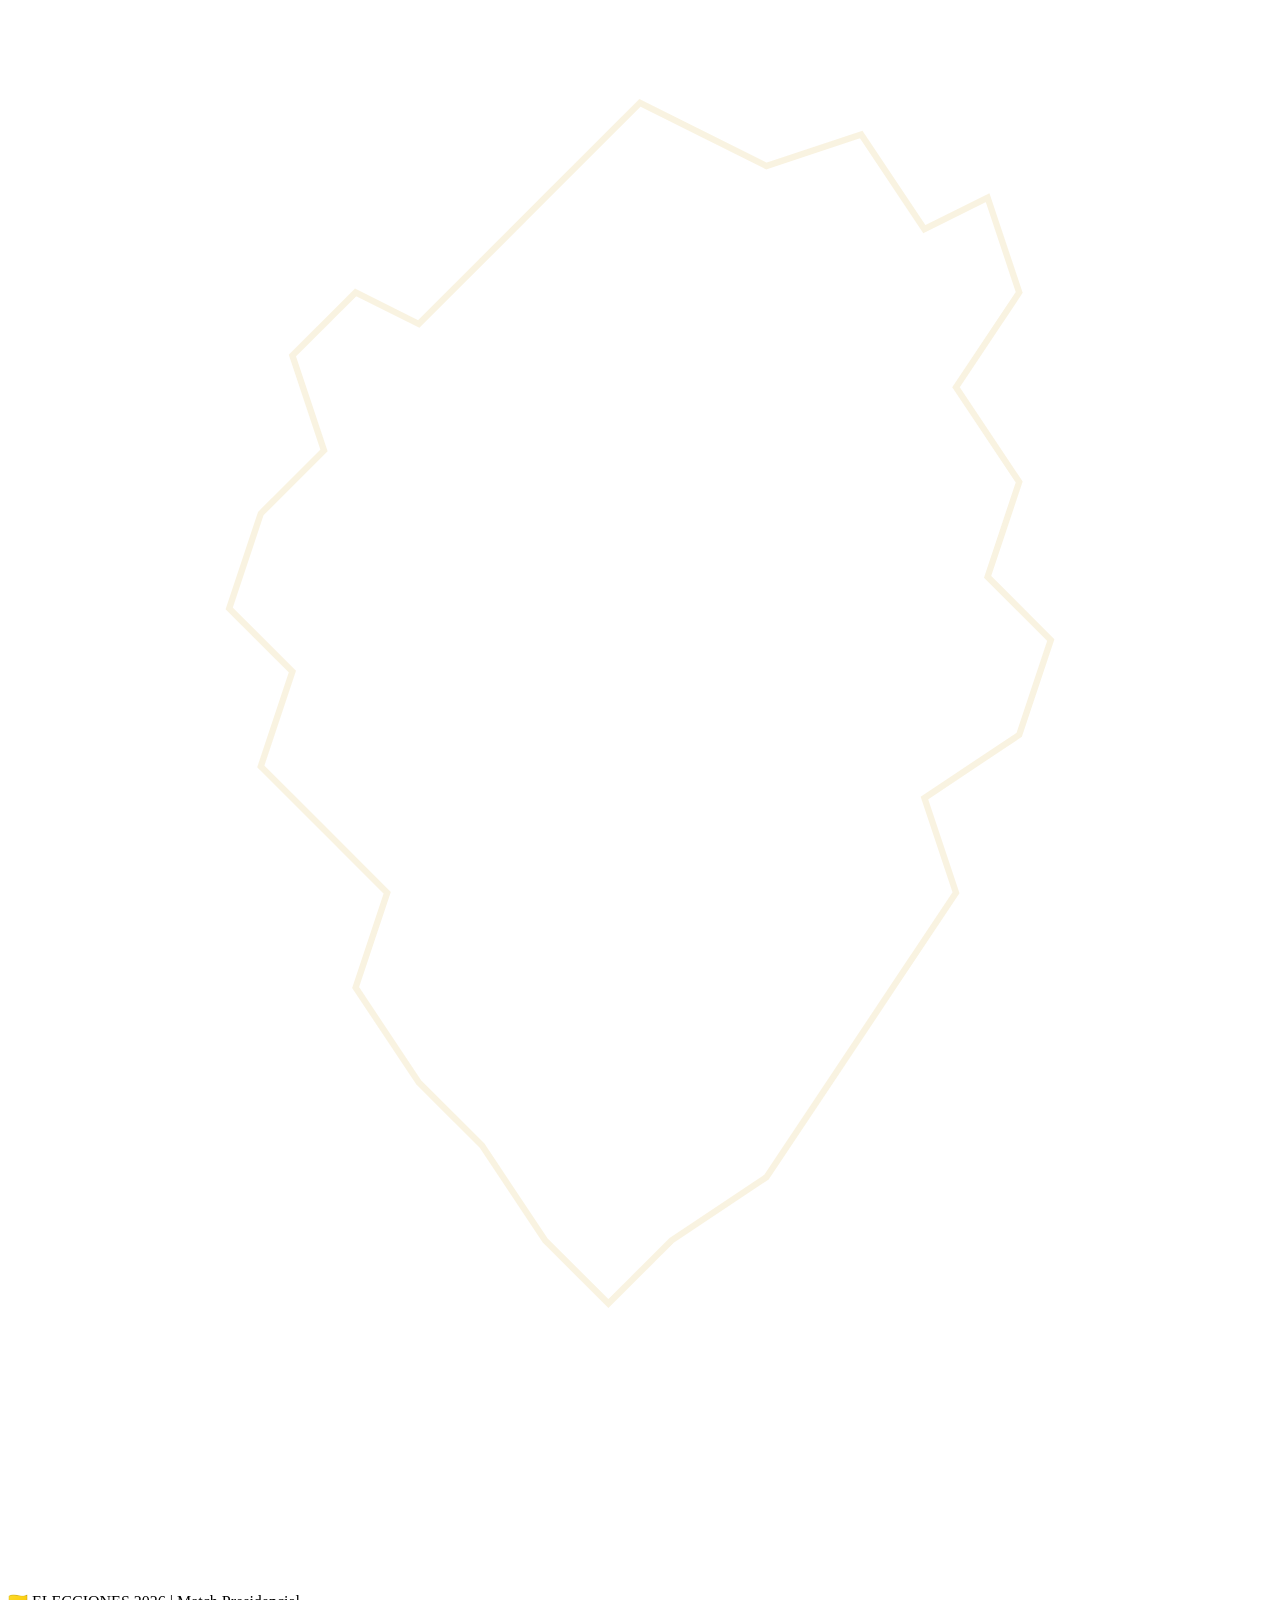
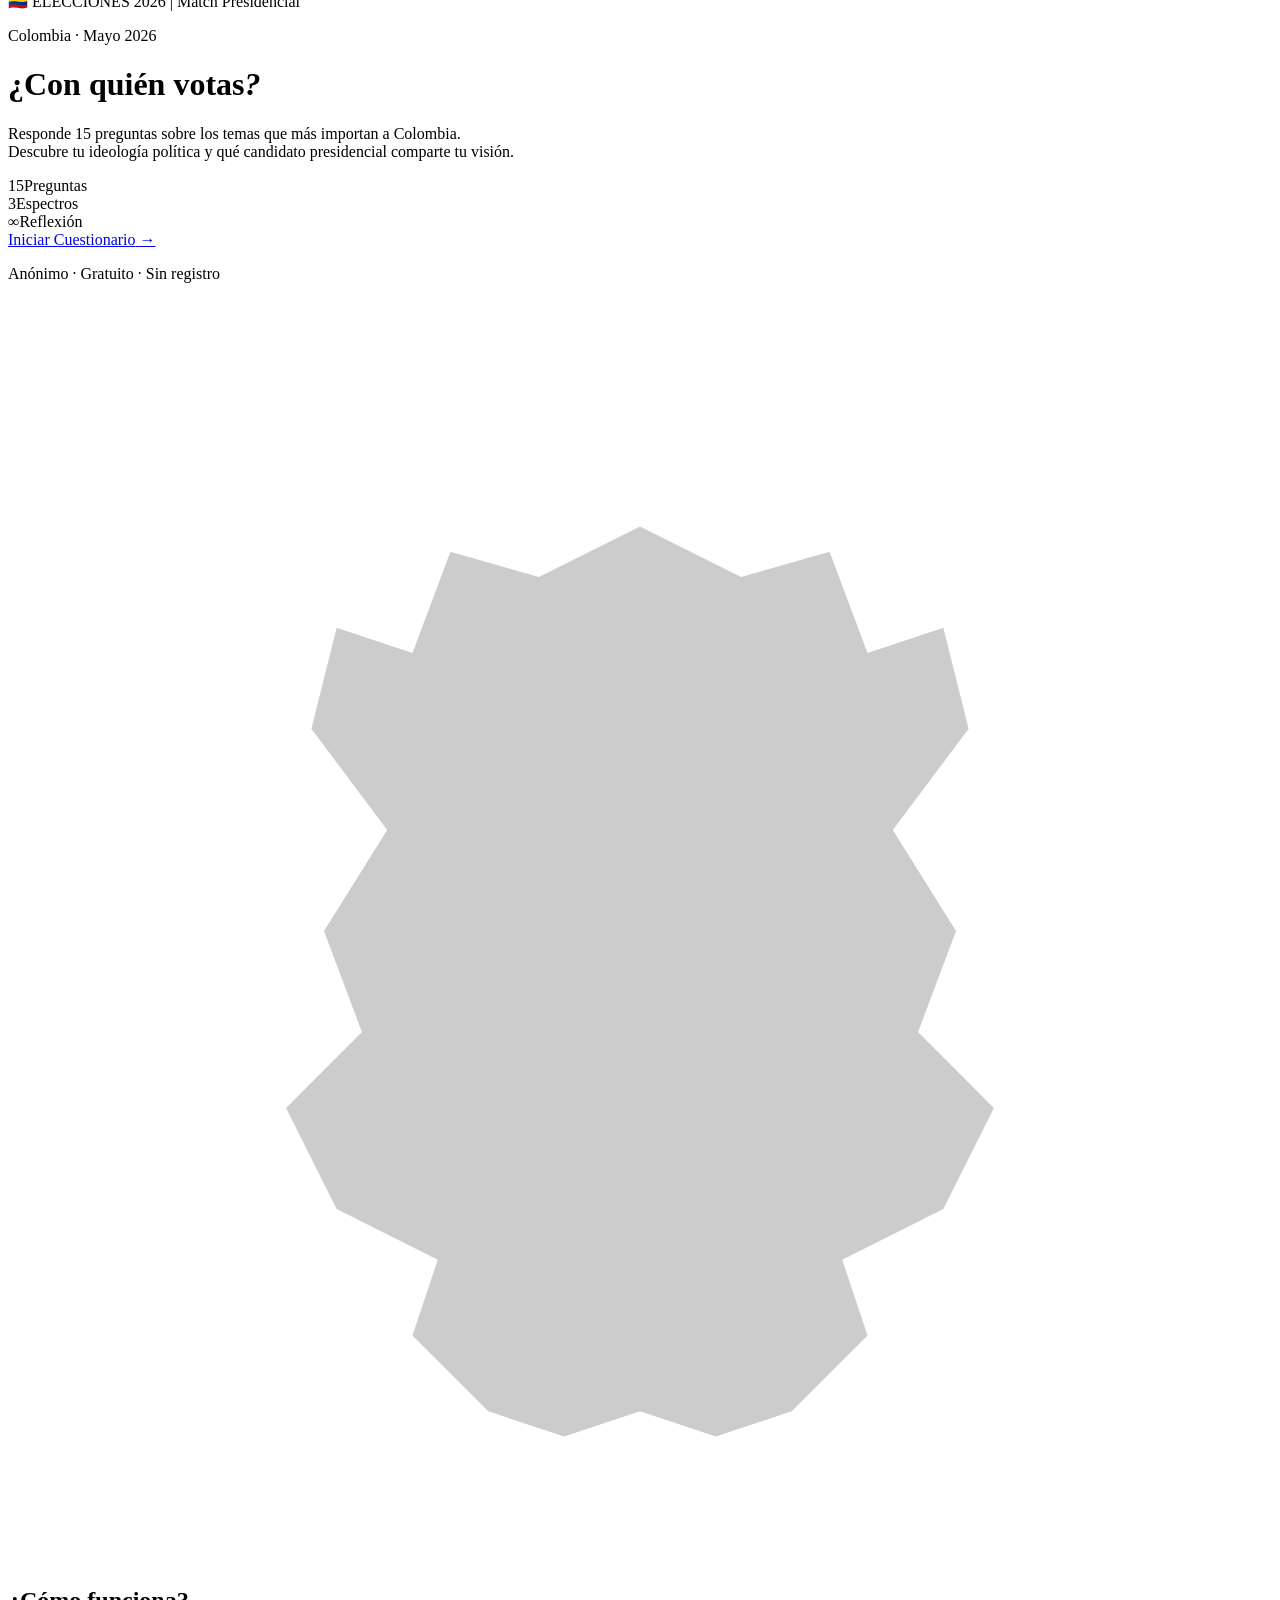
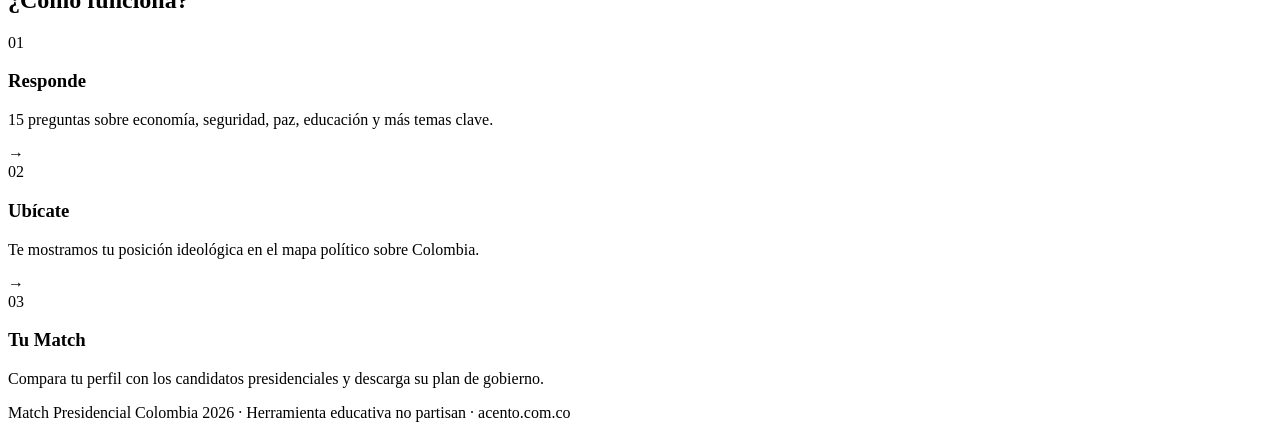
==== index.html @ b19cdb7a "Add files via upload" ====
<!DOCTYPE html>
<html lang="es">
<head>
  <meta charset="UTF-8" />
  <meta name="viewport" content="width=device-width, initial-scale=1.0"/>
  <title>Match Presidencial Colombia 2026</title>
  <link rel="stylesheet" href="css/main.css" />
  <link rel="preconnect" href="https://fonts.googleapis.com">
  <link href="https://fonts.googleapis.com/css2?family=Playfair+Display:ital,wght@0,700;0,900;1,700&family=IBM+Plex+Sans:wght@300;400;500;600&family=IBM+Plex+Mono:wght@400;500&display=swap" rel="stylesheet">
</head>
<body class="landing-page">

  <!-- Animated background -->
  <div class="bg-layer">
    <div class="bg-map-overlay"></div>
    <div class="particle" style="--x:10%;--y:20%;--d:6s;--s:4px"></div>
    <div class="particle" style="--x:30%;--y:60%;--d:8s;--s:6px"></div>
    <div class="particle" style="--x:70%;--y:15%;--d:5s;--s:3px"></div>
    <div class="particle" style="--x:85%;--y:75%;--d:9s;--s:5px"></div>
    <div class="particle" style="--x:50%;--y:45%;--d:7s;--s:4px"></div>
    <div class="particle" style="--x:20%;--y:85%;--d:6s;--s:7px"></div>
    <div class="particle" style="--x:90%;--y:40%;--d:10s;--s:3px"></div>
    <div class="particle" style="--x:60%;--y:80%;--d:8s;--s:5px"></div>
    <!-- Colombia silhouette SVG background -->
    <svg class="colombia-bg" viewBox="0 0 400 500" xmlns="http://www.w3.org/2000/svg">
      <path d="M200,30 L240,50 L270,40 L290,70 L310,60 L320,90 L300,120 L320,150 L310,180 L330,200 L320,230 L290,250 L300,280 L280,310 L260,340 L240,370 L210,390 L190,410 L170,390 L150,360 L130,340 L110,310 L120,280 L100,260 L80,240 L90,210 L70,190 L80,160 L100,140 L90,110 L110,90 L130,100 L150,80 L170,60 L200,30Z" 
            fill="none" stroke="rgba(212,175,55,0.15)" stroke-width="2"/>
    </svg>
  </div>

  <!-- Header -->
  <header class="site-header">
    <div class="header-inner">
      <span class="header-flag">🇨🇴</span>
      <span class="header-title">ELECCIONES 2026</span>
      <span class="header-divider">|</span>
      <span class="header-sub">Match Presidencial</span>
    </div>
  </header>

  <!-- Hero section -->
  <main class="hero">
    <div class="hero-content">
      <p class="hero-eyebrow">Colombia · Mayo 2026</p>
      <h1 class="hero-title">
        <span class="line1">¿Con quién</span>
        <span class="line2">votas<em>?</em></span>
      </h1>
      <p class="hero-desc">
        Responde 15 preguntas sobre los temas que más importan a Colombia.<br/>
        Descubre tu ideología política y qué candidato presidencial comparte tu visión.
      </p>
      <div class="hero-stats">
        <div class="stat"><span class="stat-n">15</span><span class="stat-l">Preguntas</span></div>
        <div class="stat-sep"></div>
        <div class="stat"><span class="stat-n">3</span><span class="stat-l">Espectros</span></div>
        <div class="stat-sep"></div>
        <div class="stat"><span class="stat-n">∞</span><span class="stat-l">Reflexión</span></div>
      </div>
      <a href="quiz.html" class="cta-btn">
        <span class="cta-text">Iniciar Cuestionario</span>
        <span class="cta-arrow">→</span>
      </a>
      <p class="hero-note">Anónimo · Gratuito · Sin registro</p>
    </div>
    <div class="hero-visual">
      <div class="globe-ring ring1"></div>
      <div class="globe-ring ring2"></div>
      <div class="globe-ring ring3"></div>
      <div class="center-emblem">
        <svg viewBox="0 0 100 100" xmlns="http://www.w3.org/2000/svg">
          <circle cx="50" cy="50" r="45" fill="none" stroke="var(--gold)" stroke-width="1.5" opacity="0.6"/>
          <path d="M50,10 L50,90 M10,50 L90,50" stroke="var(--gold)" stroke-width="0.8" opacity="0.4"/>
          <!-- Colombia simplified shape -->
          <path d="M50,18 L58,22 L65,20 L68,28 L74,26 L76,34 L70,42 L75,50 L72,58 L78,64 L74,72 L66,76 L68,82 L62,88 L56,90 L50,88 L44,90 L38,88 L32,82 L34,76 L26,72 L22,64 L28,58 L25,50 L30,42 L24,34 L26,26 L32,28 L35,20 L42,22Z" 
                fill="var(--gold)" opacity="0.2" stroke="var(--gold)" stroke-width="0.5"/>
        </svg>
      </div>
    </div>
  </main>

  <!-- How it works -->
  <section class="how-section">
    <h2 class="section-title">¿Cómo funciona?</h2>
    <div class="steps">
      <div class="step">
        <span class="step-num">01</span>
        <h3>Responde</h3>
        <p>15 preguntas sobre economía, seguridad, paz, educación y más temas clave.</p>
      </div>
      <div class="step-arrow">→</div>
      <div class="step">
        <span class="step-num">02</span>
        <h3>Ubícate</h3>
        <p>Te mostramos tu posición ideológica en el mapa político sobre Colombia.</p>
      </div>
      <div class="step-arrow">→</div>
      <div class="step">
        <span class="step-num">03</span>
        <h3>Tu Match</h3>
        <p>Compara tu perfil con los candidatos presidenciales y descarga su plan de gobierno.</p>
      </div>
    </div>
  </section>

  <footer class="site-footer">
    <p>Match Presidencial Colombia 2026 · Herramienta educativa no partisan · <span>acento.com.co</span></p>
  </footer>

  <script src="js/landing.js"></script>
</body>
</html>
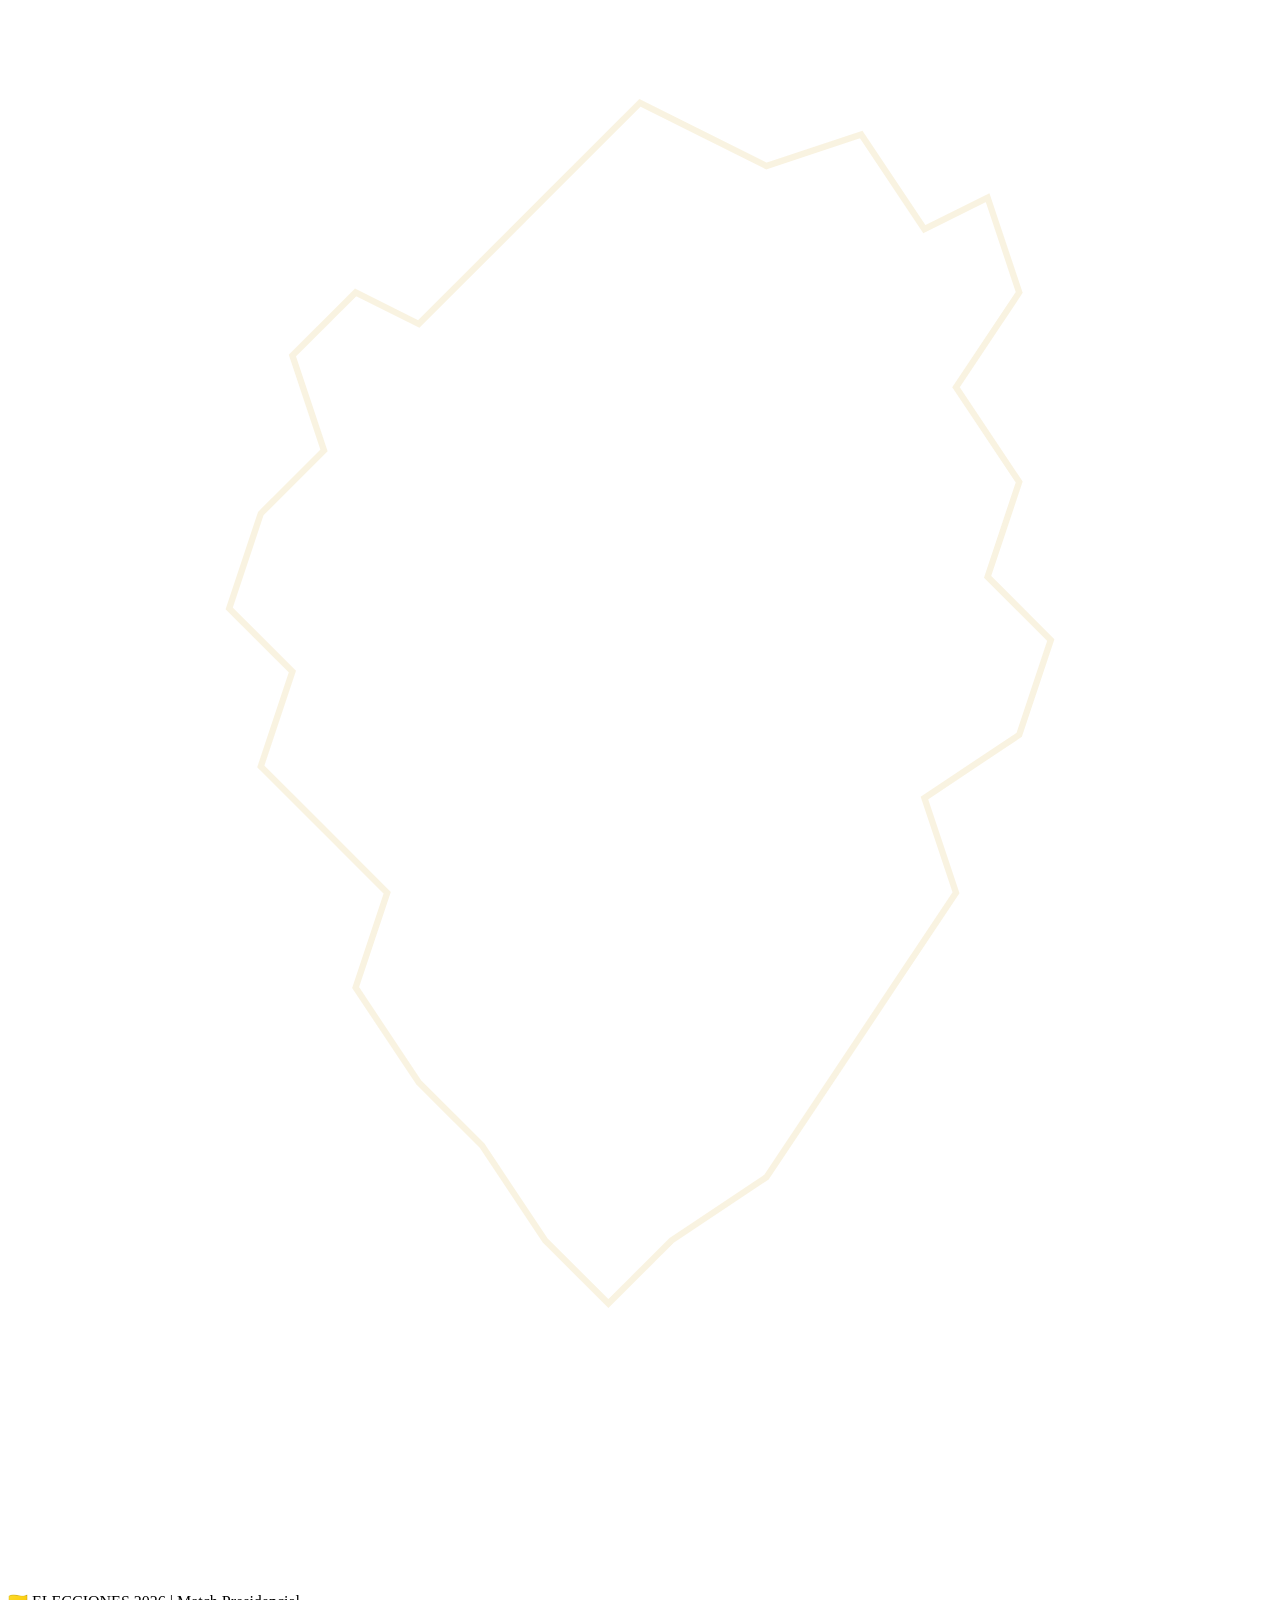
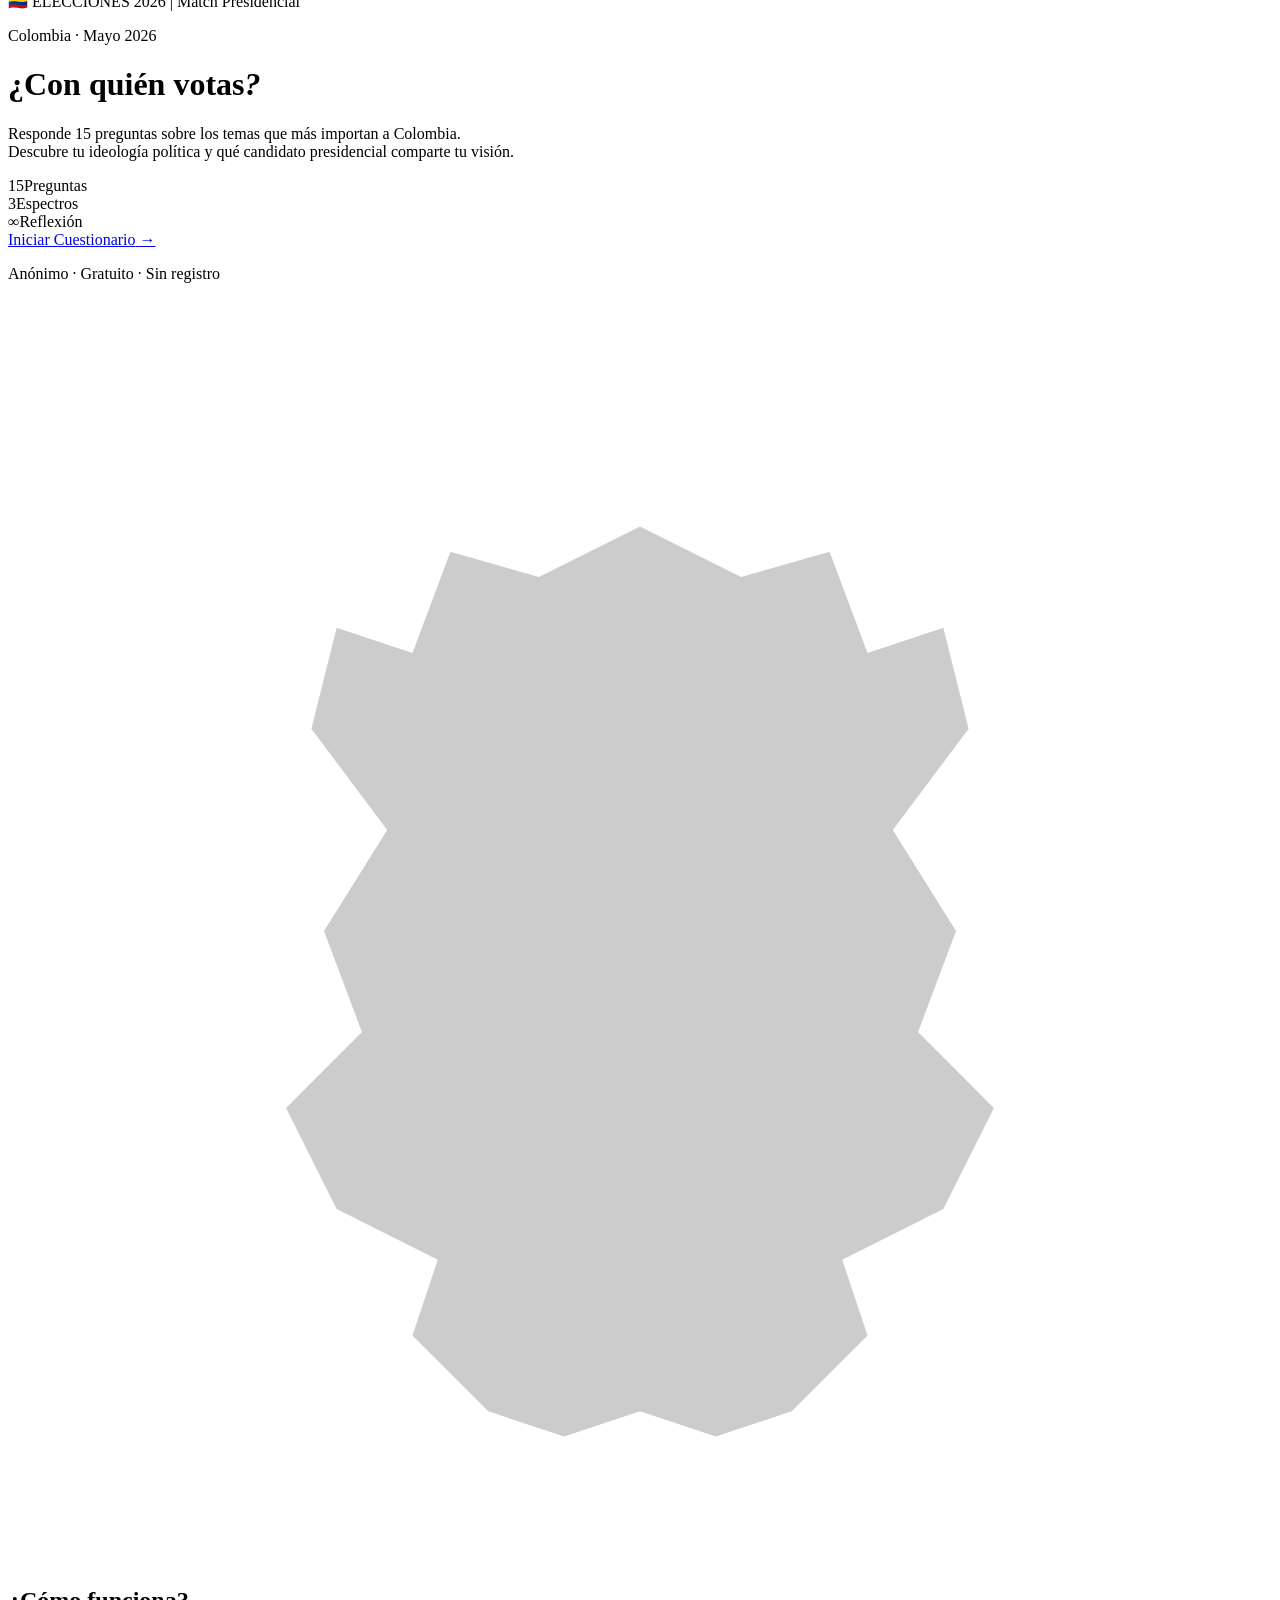
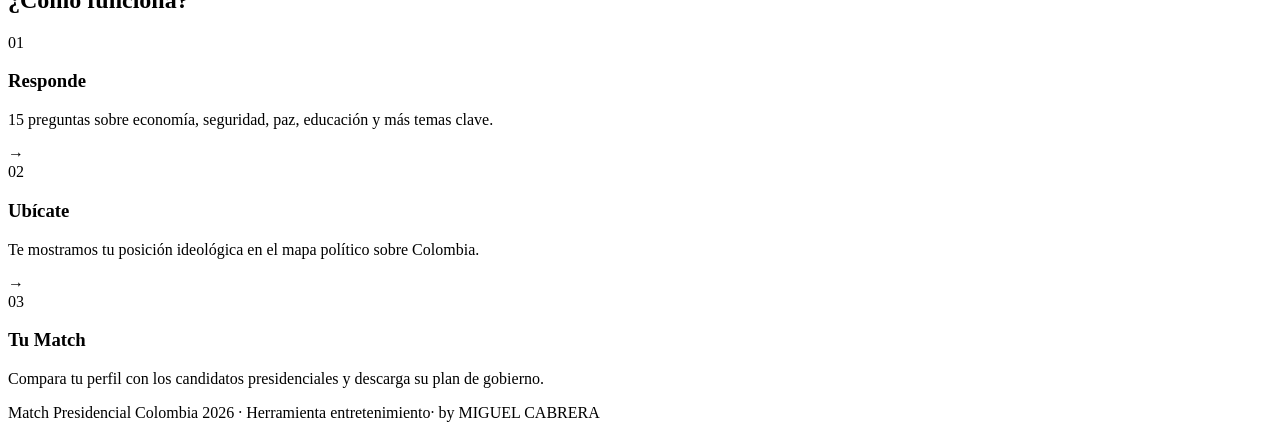
==== commit 688ac3ae: "index.html" ====
--- a/index.html
+++ b/index.html
@@ -104,7 +104,7 @@
   </section>
 
   <footer class="site-footer">
-    <p>Match Presidencial Colombia 2026 · Herramienta educativa no partisan · <span>acento.com.co</span></p>
+    <p>Match Presidencial Colombia 2026 · Herramienta entretenimiento· <span>by MIGUEL CABRERA</span></p>
   </footer>
 
   <script src="js/landing.js"></script>
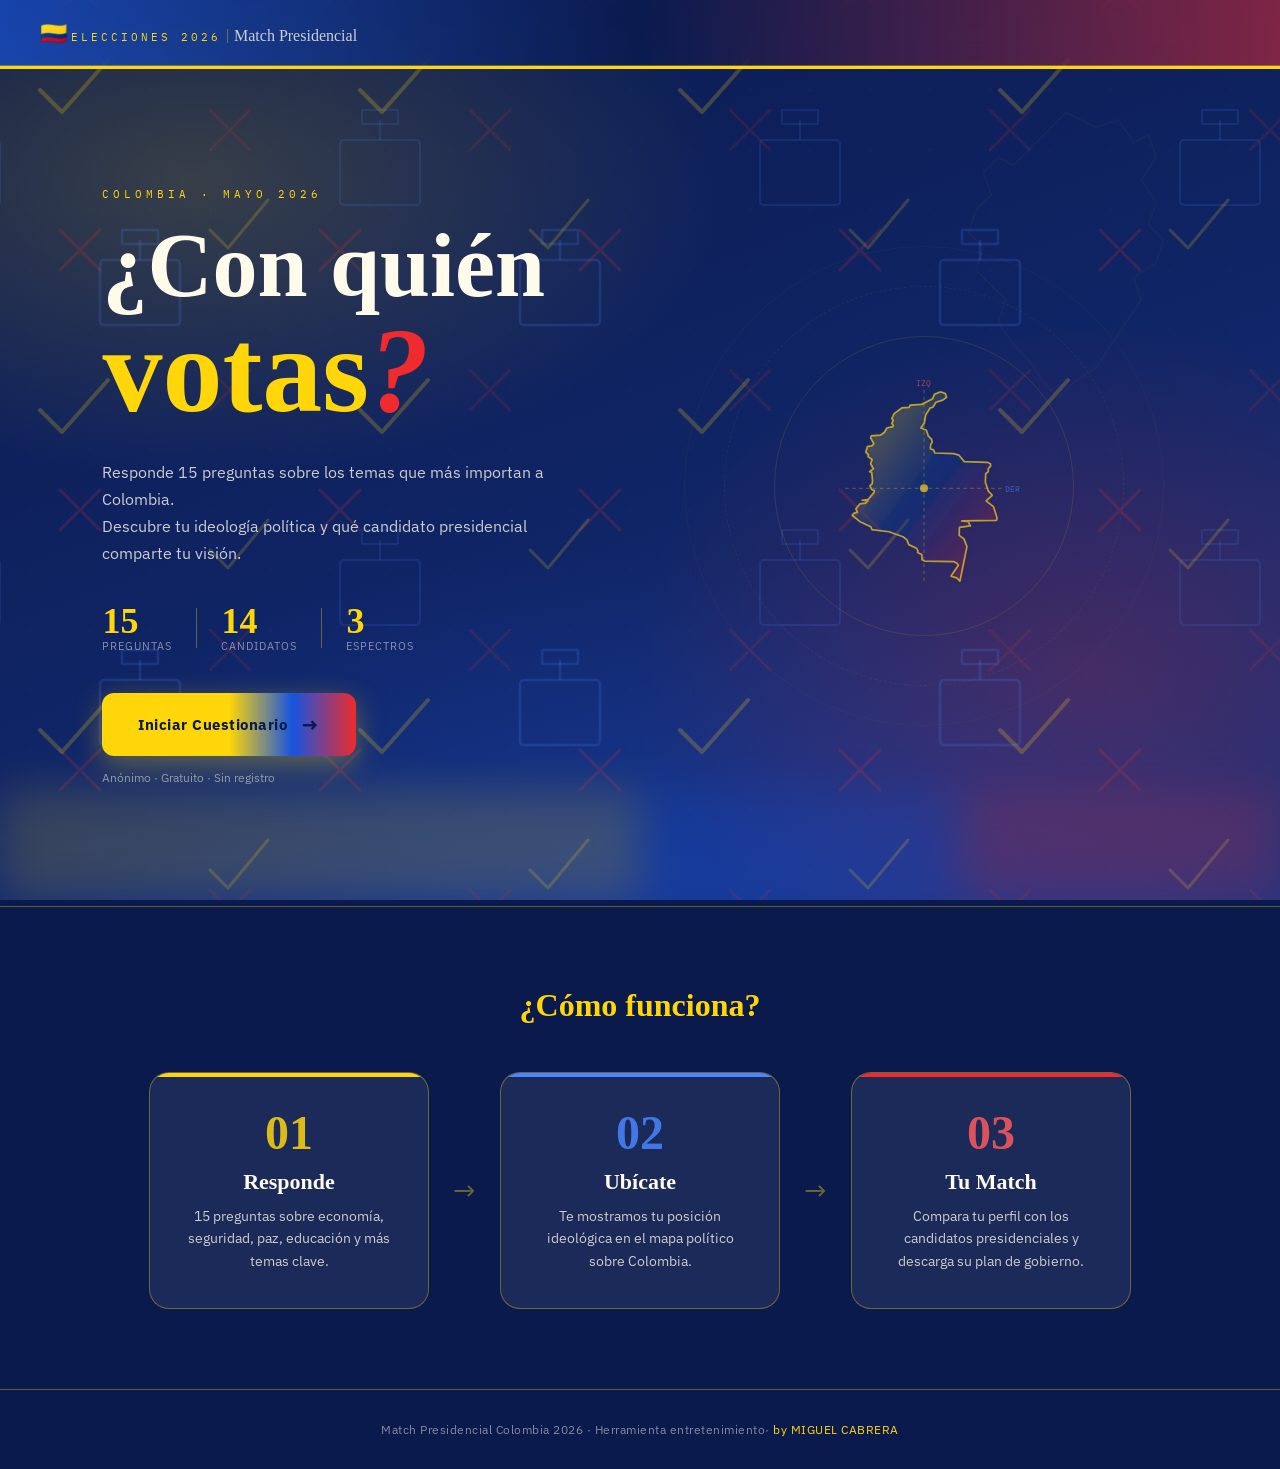
==== commit 729242d9: "index.html" ====
--- a/index.html
+++ b/index.html
@@ -53,9 +53,9 @@
       <div class="hero-stats">
         <div class="stat"><span class="stat-n">15</span><span class="stat-l">Preguntas</span></div>
         <div class="stat-sep"></div>
+        <div class="stat"><span class="stat-n">14</span><span class="stat-l">Candidatos</span></div>
+        <div class="stat-sep"></div>
         <div class="stat"><span class="stat-n">3</span><span class="stat-l">Espectros</span></div>
-        <div class="stat-sep"></div>
-        <div class="stat"><span class="stat-n">∞</span><span class="stat-l">Reflexión</span></div>
       </div>
       <a href="quiz.html" class="cta-btn">
         <span class="cta-text">Iniciar Cuestionario</span>
@@ -68,12 +68,27 @@
       <div class="globe-ring ring2"></div>
       <div class="globe-ring ring3"></div>
       <div class="center-emblem">
-        <svg viewBox="0 0 100 100" xmlns="http://www.w3.org/2000/svg">
-          <circle cx="50" cy="50" r="45" fill="none" stroke="var(--gold)" stroke-width="1.5" opacity="0.6"/>
-          <path d="M50,10 L50,90 M10,50 L90,50" stroke="var(--gold)" stroke-width="0.8" opacity="0.4"/>
-          <!-- Colombia simplified shape -->
-          <path d="M50,18 L58,22 L65,20 L68,28 L74,26 L76,34 L70,42 L75,50 L72,58 L78,64 L74,72 L66,76 L68,82 L62,88 L56,90 L50,88 L44,90 L38,88 L32,82 L34,76 L26,72 L22,64 L28,58 L25,50 L30,42 L24,34 L26,26 L32,28 L35,20 L42,22Z" 
-                fill="var(--gold)" opacity="0.2" stroke="var(--gold)" stroke-width="0.5"/>
+        <svg viewBox="0 0 160 190" xmlns="http://www.w3.org/2000/svg">
+          <defs>
+            <linearGradient id="emblFill" x1="0%" y1="0%" x2="100%" y2="100%">
+              <stop offset="0%" stop-color="#FCD116" stop-opacity="0.25"></stop>
+              <stop offset="50%" stop-color="#003893" stop-opacity="0.2"></stop>
+              <stop offset="100%" stop-color="#CE1126" stop-opacity="0.25"></stop>
+            </linearGradient>
+            <filter id="emblGlow">
+              <feGaussianBlur stdDeviation="2.5" result="blur"></feGaussianBlur>
+              <feMerge><feMergeNode in="blur"></feMergeNode><feMergeNode in="SourceGraphic"></feMergeNode></feMerge>
+            </filter>
+          </defs>
+          <!-- Mapa real Colombia escalado -->
+          <path d="M 93.2,14.0 L 89.0,15.9 L 87.5,19.6 L 78.1,24.5 L 68.1,25.1 L 67.2,27.0 L 60.9,27.6 L 54.2,32.5 L 52.2,36.9 L 53.5,38.1 L 52.2,41.2 L 53.5,42.4 L 53.1,43.7 L 48.0,44.9 L 45.9,48.6 L 42.4,51.1 L 34.5,51.7 L 33.9,53.5 L 36.7,58.5 L 35.0,60.4 L 31.1,61.0 L 29.8,65.9 L 31.9,67.8 L 31.7,69.6 L 35.2,72.1 L 33.9,75.8 L 36.3,80.1 L 33.0,82.6 L 34.8,83.2 L 35.6,90.6 L 35.2,93.1 L 33.2,94.9 L 35.0,98.0 L 37.2,99.2 L 36.9,100.5 L 31.7,106.7 L 26.5,107.3 L 31.5,107.9 L 29.5,109.8 L 24.7,110.4 L 21.2,114.7 L 22.5,117.8 L 19.7,118.4 L 18.0,120.3 L 24.7,125.8 L 34.1,130.2 L 35.0,132.6 L 49.8,134.5 L 61.8,138.8 L 65.1,141.3 L 66.8,145.6 L 73.5,148.7 L 74.9,151.2 L 74.4,152.4 L 78.1,154.2 L 78.3,158.6 L 80.5,159.8 L 106.0,160.4 L 108.4,161.7 L 109.7,163.5 L 103.4,172.8 L 108.6,174.6 L 111.0,177.1 L 117.1,147.4 L 114.5,140.7 L 110.4,137.6 L 110.6,130.8 L 120.0,129.5 L 118.2,125.8 L 112.6,125.2 L 142.6,124.6 L 143.1,122.7 L 140.0,112.8 L 133.7,107.9 L 138.9,103.0 L 135.5,99.2 L 133.0,91.8 L 133.3,84.4 L 135.5,82.6 L 135.5,80.1 L 137.6,77.6 L 137.4,75.8 L 134.6,74.5 L 114.8,73.9 L 110.2,68.4 L 105.4,67.1 L 89.3,66.5 L 88.4,64.0 L 85.5,62.8 L 85.8,59.1 L 87.1,57.3 L 86.6,54.8 L 83.6,51.7 L 82.1,46.8 L 77.3,44.9 L 80.3,40.6 L 81.4,33.8 L 85.3,27.6 L 87.7,27.0 L 90.3,22.7 L 96.2,20.8 L 99.5,18.3 L 98.4,15.2 L 95.4,14.0 Z" fill="url(#emblFill)" filter="url(#emblGlow)" opacity="0.95"></path>
+          <path d="M 93.2,14.0 L 89.0,15.9 L 87.5,19.6 L 78.1,24.5 L 68.1,25.1 L 67.2,27.0 L 60.9,27.6 L 54.2,32.5 L 52.2,36.9 L 53.5,38.1 L 52.2,41.2 L 53.5,42.4 L 53.1,43.7 L 48.0,44.9 L 45.9,48.6 L 42.4,51.1 L 34.5,51.7 L 33.9,53.5 L 36.7,58.5 L 35.0,60.4 L 31.1,61.0 L 29.8,65.9 L 31.9,67.8 L 31.7,69.6 L 35.2,72.1 L 33.9,75.8 L 36.3,80.1 L 33.0,82.6 L 34.8,83.2 L 35.6,90.6 L 35.2,93.1 L 33.2,94.9 L 35.0,98.0 L 37.2,99.2 L 36.9,100.5 L 31.7,106.7 L 26.5,107.3 L 31.5,107.9 L 29.5,109.8 L 24.7,110.4 L 21.2,114.7 L 22.5,117.8 L 19.7,118.4 L 18.0,120.3 L 24.7,125.8 L 34.1,130.2 L 35.0,132.6 L 49.8,134.5 L 61.8,138.8 L 65.1,141.3 L 66.8,145.6 L 73.5,148.7 L 74.9,151.2 L 74.4,152.4 L 78.1,154.2 L 78.3,158.6 L 80.5,159.8 L 106.0,160.4 L 108.4,161.7 L 109.7,163.5 L 103.4,172.8 L 108.6,174.6 L 111.0,177.1 L 117.1,147.4 L 114.5,140.7 L 110.4,137.6 L 110.6,130.8 L 120.0,129.5 L 118.2,125.8 L 112.6,125.2 L 142.6,124.6 L 143.1,122.7 L 140.0,112.8 L 133.7,107.9 L 138.9,103.0 L 135.5,99.2 L 133.0,91.8 L 133.3,84.4 L 135.5,82.6 L 135.5,80.1 L 137.6,77.6 L 137.4,75.8 L 134.6,74.5 L 114.8,73.9 L 110.2,68.4 L 105.4,67.1 L 89.3,66.5 L 88.4,64.0 L 85.5,62.8 L 85.8,59.1 L 87.1,57.3 L 86.6,54.8 L 83.6,51.7 L 82.1,46.8 L 77.3,44.9 L 80.3,40.6 L 81.4,33.8 L 85.3,27.6 L 87.7,27.0 L 90.3,22.7 L 96.2,20.8 L 99.5,18.3 L 98.4,15.2 L 95.4,14.0 Z" fill="none" stroke="rgba(252,209,22,0.7)" stroke-width="1.5" stroke-linejoin="round"></path>
+          <!-- Cruz cartesiana -->
+          <line x1="80" y1="12" x2="80" y2="178" stroke="rgba(252,209,22,0.35)" stroke-width="0.8" stroke-dasharray="3,3"></line>
+          <line x1="12" y1="97" x2="148" y2="97" stroke="rgba(252,209,22,0.35)" stroke-width="0.8" stroke-dasharray="3,3"></line>
+          <circle cx="80" cy="97" r="3.5" fill="rgba(252,209,22,0.7)"></circle>
+          <text x="80" y="9" fill="rgba(255,90,90,0.65)" font-size="6.5" font-family="IBM Plex Mono" text-anchor="middle">IZQ</text>
+          <text x="150" y="100" fill="rgba(74,140,255,0.65)" font-size="6.5" font-family="IBM Plex Mono" text-anchor="start">DER</text>
         </svg>
       </div>
     </div>
--- a/css/main.css
+++ b/css/main.css
@@ -0,0 +1,1043 @@
+/* ==========================================
+   MATCH PRESIDENCIAL COLOMBIA 2026
+   Main Stylesheet
+   ========================================== */
+
+:root {
+  --gold: #FFD60A;
+  --gold-light: #FFE74D;
+  --gold-dim: rgba(255,214,10,0.2);
+  --red-col: #EF2B2D;
+  --red-light: #FF5A5C;
+  --yellow-col: #FFD60A;
+  --blue-col: #1654E0;
+  --blue-light: #4A86FF;
+  --dark: #0A1A4D;
+  --dark2: #102566;
+  --dark3: #1A3380;
+  --card-bg: rgba(255,255,255,0.07);
+  --card-border: rgba(255,214,10,0.35);
+  --text-primary: #FFFBEA;
+  --text-secondary: rgba(255,251,234,0.78);
+  --text-muted: rgba(255,251,234,0.5);
+  --left-color: #FF4D6D;
+  --right-color: #4A86FF;
+  --center-color: #5DFFA3;
+  --radius: 12px;
+  --radius-lg: 20px;
+  --shadow: 0 8px 40px rgba(0,0,0,0.45);
+}
+
+* { margin: 0; padding: 0; box-sizing: border-box; }
+
+html { scroll-behavior: smooth; }
+
+body {
+  font-family: 'IBM Plex Sans', sans-serif;
+  background: var(--dark);
+  color: var(--text-primary);
+  min-height: 100vh;
+  overflow-x: hidden;
+}
+
+/* ==========================================
+   BACKGROUND EFFECTS
+   ========================================== */
+.bg-layer {
+  position: fixed; inset: 0;
+  z-index: 0;
+  pointer-events: none;
+  background: 
+    radial-gradient(ellipse 70% 55% at 15% 20%, rgba(255,214,10,0.18) 0%, transparent 60%),
+    radial-gradient(ellipse 60% 65% at 85% 75%, rgba(239,43,45,0.22) 0%, transparent 60%),
+    radial-gradient(ellipse 80% 70% at 50% 110%, rgba(22,84,224,0.35) 0%, transparent 70%),
+    linear-gradient(160deg, #0A1A4D 0%, #102566 55%, #1A3380 100%);
+  overflow: hidden;
+}
+
+.bg-layer.subtle {
+  background: 
+    radial-gradient(ellipse 70% 55% at 12% 18%, rgba(255,214,10,0.12) 0%, transparent 60%),
+    radial-gradient(ellipse 60% 65% at 88% 82%, rgba(239,43,45,0.14) 0%, transparent 60%),
+    linear-gradient(160deg, #0A1A4D 0%, #102566 60%, #1A3380 100%);
+}
+
+/* ==========================================
+   ELECTION-THEMED ANIMATED BACKGROUND
+   Floating checkmarks, ballots, X-marks + tricolor glow
+   ========================================== */
+.bg-layer::before {
+  content: '';
+  position: absolute; inset: 0;
+  pointer-events: none; z-index: 1;
+  background-image:
+    url("data:image/svg+xml;utf8,<svg xmlns='http://www.w3.org/2000/svg' width='320' height='320' viewBox='0 0 320 320'><g><path d='M40 90 L62 112 L108 60' fill='none' stroke='%23FFD60A' stroke-opacity='0.22' stroke-width='4' stroke-linecap='round' stroke-linejoin='round'/><path d='M210 230 L228 248 L268 200' fill='none' stroke='%23FFD60A' stroke-opacity='0.18' stroke-width='3' stroke-linecap='round' stroke-linejoin='round'/></g></svg>"),
+    url("data:image/svg+xml;utf8,<svg xmlns='http://www.w3.org/2000/svg' width='420' height='420' viewBox='0 0 420 420'><g><rect x='40' y='180' width='80' height='65' rx='4' fill='none' stroke='%234A86FF' stroke-opacity='0.18' stroke-width='2.5'/><line x1='80' y1='180' x2='80' y2='160' stroke='%234A86FF' stroke-opacity='0.18' stroke-width='2.5'/><rect x='62' y='150' width='36' height='14' rx='1' fill='none' stroke='%234A86FF' stroke-opacity='0.18' stroke-width='2.5'/><rect x='280' y='60' width='80' height='65' rx='4' fill='none' stroke='%234A86FF' stroke-opacity='0.14' stroke-width='2'/><line x1='320' y1='60' x2='320' y2='40' stroke='%234A86FF' stroke-opacity='0.14' stroke-width='2'/><rect x='302' y='30' width='36' height='14' rx='1' fill='none' stroke='%234A86FF' stroke-opacity='0.14' stroke-width='2'/></g></svg>"),
+    url("data:image/svg+xml;utf8,<svg xmlns='http://www.w3.org/2000/svg' width='260' height='260' viewBox='0 0 260 260'><g><path d='M30 30 L70 70 M70 30 L30 70' stroke='%23EF2B2D' stroke-opacity='0.18' stroke-width='3' stroke-linecap='round'/><path d='M180 170 L220 210 M220 170 L180 210' stroke='%23EF2B2D' stroke-opacity='0.14' stroke-width='2.5' stroke-linecap='round'/></g></svg>");
+  background-size: 320px 320px, 420px 420px, 260px 260px;
+  background-repeat: repeat;
+  background-position: 0 0, 60px 80px, 30px 200px;
+  animation: scrollPattern 90s linear infinite;
+}
+
+@keyframes scrollPattern {
+  from { background-position: 0 0, 60px 80px, 30px 200px; }
+  to   { background-position: 320px 320px, 60px -340px, 290px -60px; }
+}
+
+.bg-layer::after {
+  content: '';
+  position: absolute;
+  left: 0; right: 0; bottom: 0;
+  height: 110px;
+  pointer-events: none;
+  background: linear-gradient(90deg,
+    rgba(255,214,10,0.45) 0%, rgba(255,214,10,0.45) 50%,
+    rgba(22,84,224,0.45) 50%, rgba(22,84,224,0.45) 75%,
+    rgba(239,43,45,0.45) 75%, rgba(239,43,45,0.45) 100%);
+  opacity: 0.35;
+  filter: blur(22px);
+  animation: bottomGlow 6s ease-in-out infinite alternate;
+}
+
+@keyframes bottomGlow {
+  from { opacity: 0.25; transform: translateY(40px); }
+  to   { opacity: 0.45; transform: translateY(10px); }
+}
+
+/* Subtle variant (quiz / results) — lighter pattern, no bottom strip */
+.bg-layer.subtle::before {
+  opacity: 0.55;
+  animation-duration: 140s;
+}
+.bg-layer.subtle::after { display: none; }
+
+.bg-map-overlay {
+  position: absolute; inset: 0;
+  background: url("data:image/svg+xml,%3Csvg xmlns='http://www.w3.org/2000/svg' width='60' height='60'%3E%3Ccircle cx='30' cy='30' r='1' fill='rgba(212,175,55,0.08)'/%3E%3C/svg%3E") repeat;
+  opacity: 0.5;
+}
+
+.particle {
+  position: absolute;
+  left: var(--x); top: var(--y);
+  width: var(--s); height: var(--s);
+  background: var(--gold);
+  border-radius: 50%;
+  opacity: 0;
+  animation: floatParticle var(--d) ease-in-out infinite;
+}
+
+@keyframes floatParticle {
+  0% { opacity: 0; transform: translateY(20px); }
+  30% { opacity: 0.4; }
+  70% { opacity: 0.2; }
+  100% { opacity: 0; transform: translateY(-40px); }
+}
+
+.colombia-bg {
+  position: absolute;
+  right: 5%;
+  top: 10%;
+  width: 30%;
+  max-width: 300px;
+  opacity: 0.3;
+  animation: pulseSvg 8s ease-in-out infinite;
+}
+
+@keyframes pulseSvg {
+  0%, 100% { opacity: 0.2; transform: scale(1); }
+  50% { opacity: 0.4; transform: scale(1.02); }
+}
+
+/* ==========================================
+   SHARED HEADER
+   ========================================== */
+.site-header, .quiz-header {
+  position: relative; z-index: 10;
+  display: flex; align-items: center; gap: 12px;
+  padding: 18px 40px;
+  border-bottom: 1px solid var(--card-border);
+  background: linear-gradient(90deg, rgba(22,84,224,0.65) 0%, rgba(10,26,77,0.75) 50%, rgba(239,43,45,0.5) 100%);
+  backdrop-filter: blur(12px);
+  box-shadow: 0 0 0 0 transparent, 0 3px 0 0 var(--gold);
+}
+
+.header-flag { font-size: 22px; }
+.header-title {
+  font-family: 'IBM Plex Mono', monospace;
+  font-size: 11px;
+  letter-spacing: 3px;
+  color: var(--gold);
+  text-transform: uppercase;
+}
+.header-divider { color: var(--card-border); }
+.header-sub {
+  font-family: 'Playfair Display', serif;
+  font-size: 16px;
+  color: var(--text-secondary);
+}
+
+.quiz-header {
+  justify-content: space-between;
+  flex-wrap: wrap;
+  gap: 10px;
+}
+.quiz-brand {
+  font-family: 'Playfair Display', serif;
+  font-size: 15px;
+}
+.back-link {
+  color: var(--text-secondary);
+  text-decoration: none;
+  font-size: 13px;
+  transition: color 0.2s;
+}
+.back-link:hover { color: var(--gold); }
+
+/* Progress bar */
+.progress-container {
+  display: flex; align-items: center; gap: 12px;
+  flex: 1; max-width: 300px;
+}
+.progress-bar {
+  flex: 1; height: 4px;
+  background: rgba(255,255,255,0.1);
+  border-radius: 4px;
+  position: relative;
+  overflow: hidden;
+}
+.progress-bar::after {
+  content: '';
+  position: absolute; inset-y: 0; left: 0;
+  background: linear-gradient(90deg, var(--red-col), var(--gold));
+  border-radius: 4px;
+  width: var(--progress, 6.66%);
+  transition: width 0.5s ease;
+}
+.progress-text {
+  font-family: 'IBM Plex Mono', monospace;
+  font-size: 11px;
+  color: var(--text-muted);
+  white-space: nowrap;
+}
+
+/* ==========================================
+   LANDING PAGE HERO
+   ========================================== */
+.hero {
+  position: relative; z-index: 5;
+  min-height: calc(100vh - 60px);
+  display: grid;
+  grid-template-columns: 1fr 1fr;
+  align-items: center;
+  gap: 60px;
+  padding: 80px 8%;
+  max-width: 1300px;
+  margin: 0 auto;
+}
+
+@media (max-width: 900px) {
+  .hero { grid-template-columns: 1fr; padding: 60px 6%; }
+  .hero-visual { display: none; }
+}
+
+.hero-eyebrow {
+  font-family: 'IBM Plex Mono', monospace;
+  font-size: 11px;
+  letter-spacing: 4px;
+  color: var(--gold);
+  text-transform: uppercase;
+  margin-bottom: 20px;
+  animation: fadeUp 0.8s ease both;
+}
+
+.hero-title {
+  font-family: 'Playfair Display', serif;
+  font-weight: 900;
+  line-height: 1;
+  margin-bottom: 28px;
+}
+.hero-title .line1 {
+  display: block;
+  font-size: clamp(52px, 8vw, 90px);
+  color: var(--text-primary);
+  animation: fadeUp 0.8s 0.1s ease both;
+}
+.hero-title .line2 {
+  display: block;
+  font-size: clamp(64px, 10vw, 120px);
+  color: var(--gold);
+  animation: fadeUp 0.8s 0.2s ease both;
+}
+.hero-title em {
+  font-style: italic;
+  color: var(--red-col);
+}
+
+.hero-desc {
+  font-size: 16px;
+  line-height: 1.7;
+  color: var(--text-secondary);
+  max-width: 480px;
+  margin-bottom: 36px;
+  animation: fadeUp 0.8s 0.3s ease both;
+}
+
+.hero-stats {
+  display: flex; align-items: center; gap: 24px;
+  margin-bottom: 40px;
+  animation: fadeUp 0.8s 0.4s ease both;
+}
+.stat { display: flex; flex-direction: column; }
+.stat-n {
+  font-family: 'Playfair Display', serif;
+  font-size: 36px;
+  font-weight: 700;
+  color: var(--gold);
+  line-height: 1;
+}
+.stat-l {
+  font-size: 11px;
+  color: var(--text-muted);
+  letter-spacing: 1px;
+  text-transform: uppercase;
+}
+.stat-sep {
+  width: 1px; height: 40px;
+  background: var(--card-border);
+}
+
+.cta-btn {
+  display: inline-flex; align-items: center; gap: 14px;
+  background: linear-gradient(90deg, var(--yellow-col) 0%, var(--yellow-col) 50%, var(--blue-col) 75%, var(--red-col) 100%);
+  color: var(--dark);
+  text-decoration: none;
+  font-family: 'IBM Plex Sans', sans-serif;
+  font-weight: 700;
+  font-size: 15px;
+  letter-spacing: 0.5px;
+  padding: 18px 36px;
+  border-radius: var(--radius);
+  transition: all 0.25s ease;
+  position: relative; overflow: hidden;
+  animation: fadeUp 0.8s 0.5s ease both;
+  box-shadow: 0 8px 28px rgba(255,214,10,0.35);
+}
+.cta-btn::before {
+  content: '';
+  position: absolute; inset: 0;
+  background: rgba(255,255,255,0.15);
+  transform: translateX(-100%);
+  transition: transform 0.3s ease;
+}
+.cta-btn:hover::before { transform: translateX(0); }
+.cta-btn:hover { transform: translateY(-2px); box-shadow: 0 12px 40px rgba(212,175,55,0.35); }
+.cta-arrow { font-size: 20px; transition: transform 0.2s; }
+.cta-btn:hover .cta-arrow { transform: translateX(4px); }
+
+.hero-note {
+  margin-top: 14px;
+  font-size: 12px;
+  color: var(--text-muted);
+  animation: fadeUp 0.8s 0.6s ease both;
+}
+
+/* Hero Visual - globe rings */
+.hero-visual {
+  position: relative;
+  display: flex; align-items: center; justify-content: center;
+  height: 500px;
+}
+.globe-ring {
+  position: absolute;
+  border-radius: 50%;
+  border: 1px solid var(--gold);
+  animation: rotate linear infinite;
+}
+.ring1 { width: 300px; height: 300px; opacity: 0.12; animation-duration: 20s; }
+.ring2 { width: 400px; height: 400px; opacity: 0.07; animation-duration: 30s; animation-direction: reverse; border-style: dashed; }
+.ring3 { width: 480px; height: 480px; opacity: 0.04; animation-duration: 45s; }
+
+@keyframes rotate { from { transform: rotate(0deg); } to { transform: rotate(360deg); } }
+
+.center-emblem {
+  width: 220px; height: 220px;
+  animation: floatMap 6s ease-in-out infinite;
+}
+.center-emblem svg { width: 100%; height: 100%; }
+
+@keyframes floatMap {
+  0%, 100% { transform: translateY(0); }
+  50% { transform: translateY(-12px); }
+}
+
+/* ==========================================
+   HOW IT WORKS SECTION
+   ========================================== */
+.how-section {
+  position: relative; z-index: 5;
+  padding: 80px 8%;
+  max-width: 1300px;
+  margin: 0 auto;
+  border-top: 1px solid var(--card-border);
+}
+
+.section-title {
+  font-family: 'Playfair Display', serif;
+  font-size: 32px;
+  color: var(--gold);
+  margin-bottom: 48px;
+  text-align: center;
+}
+
+.steps {
+  display: flex; align-items: center; justify-content: center;
+  gap: 24px; flex-wrap: wrap;
+}
+
+.step {
+  flex: 1; min-width: 220px; max-width: 280px;
+  background: var(--card-bg);
+  border: 1px solid var(--card-border);
+  border-radius: var(--radius-lg);
+  padding: 36px 28px;
+  text-align: center;
+  transition: border-color 0.2s, transform 0.2s, box-shadow 0.2s;
+  position: relative;
+  overflow: hidden;
+}
+.step::before {
+  content: '';
+  position: absolute; top: 0; left: 0; right: 0;
+  height: 4px;
+  background: var(--gold);
+}
+.step:nth-child(1)::before { background: var(--yellow-col); }
+.step:nth-child(3)::before { background: var(--blue-light); }
+.step:nth-child(5)::before { background: var(--red-col); }
+.step:nth-child(1) .step-num { color: var(--yellow-col); }
+.step:nth-child(3) .step-num { color: var(--blue-light); }
+.step:nth-child(5) .step-num { color: var(--red-light); }
+.step:hover { border-color: var(--gold); transform: translateY(-4px); box-shadow: 0 12px 32px rgba(0,0,0,0.35); }
+
+.step-num {
+  display: block;
+  font-family: 'Playfair Display', serif;
+  font-size: 48px;
+  font-weight: 900;
+  color: var(--gold);
+  opacity: 0.85;
+  line-height: 1;
+  margin-bottom: 12px;
+}
+.step h3 {
+  font-family: 'Playfair Display', serif;
+  font-size: 22px;
+  margin-bottom: 10px;
+}
+.step p { font-size: 14px; color: var(--text-secondary); line-height: 1.6; }
+
+.step-arrow {
+  font-size: 28px;
+  color: var(--gold);
+  opacity: 0.4;
+  flex-shrink: 0;
+}
+
+/* ==========================================
+   FOOTER
+   ========================================== */
+.site-footer {
+  position: relative; z-index: 5;
+  text-align: center;
+  padding: 32px;
+  border-top: 1px solid var(--card-border);
+  font-size: 12px;
+  color: var(--text-muted);
+  letter-spacing: 0.5px;
+}
+.site-footer span { color: var(--gold); }
+
+/* ==========================================
+   QUIZ PAGE
+   ========================================== */
+.quiz-main {
+  position: relative; z-index: 5;
+  min-height: calc(100vh - 70px);
+  display: flex; align-items: center; justify-content: center;
+  padding: 40px 20px;
+}
+
+.quiz-card {
+  width: 100%; max-width: 680px;
+  background: var(--dark3);
+  border: 1px solid var(--card-border);
+  border-radius: var(--radius-lg);
+  padding: 48px;
+  box-shadow: var(--shadow);
+  animation: cardIn 0.4s ease both;
+}
+
+@keyframes cardIn {
+  from { opacity: 0; transform: translateY(20px); }
+  to { opacity: 1; transform: translateY(0); }
+}
+
+.question-meta {
+  display: flex; justify-content: space-between; align-items: center;
+  margin-bottom: 24px;
+}
+
+.question-category {
+  display: inline-block;
+  background: var(--gold-dim);
+  color: var(--gold);
+  border: 1px solid var(--gold);
+  border-radius: 6px;
+  padding: 4px 12px;
+  font-family: 'IBM Plex Mono', monospace;
+  font-size: 11px;
+  letter-spacing: 2px;
+  text-transform: uppercase;
+}
+
+.question-num {
+  font-family: 'IBM Plex Mono', monospace;
+  font-size: 12px;
+  color: var(--text-muted);
+}
+
+.question-text {
+  font-family: 'Playfair Display', serif;
+  font-size: clamp(20px, 3vw, 26px);
+  font-weight: 700;
+  line-height: 1.35;
+  color: var(--text-primary);
+  margin-bottom: 36px;
+}
+
+.options-grid {
+  display: flex;
+  flex-direction: column;
+  gap: 12px;
+  margin-bottom: 36px;
+}
+
+.option-btn {
+  display: flex; align-items: flex-start; gap: 14px;
+  background: var(--card-bg);
+  border: 1px solid rgba(255,255,255,0.08);
+  border-radius: var(--radius);
+  padding: 16px 20px;
+  cursor: pointer;
+  transition: all 0.2s ease;
+  text-align: left;
+  color: var(--text-primary);
+  font-family: 'IBM Plex Sans', sans-serif;
+  font-size: 14px;
+  line-height: 1.5;
+  width: 100%;
+}
+
+.option-btn:hover {
+  border-color: var(--gold);
+  background: var(--gold-dim);
+  transform: translateX(4px);
+}
+
+.option-btn.selected {
+  border-color: var(--gold);
+  background: rgba(212,175,55,0.12);
+  box-shadow: 0 0 0 1px var(--gold);
+}
+
+.option-label {
+  display: flex; align-items: center; justify-content: center;
+  width: 28px; height: 28px;
+  min-width: 28px;
+  border-radius: 50%;
+  background: rgba(255,255,255,0.06);
+  border: 1px solid rgba(255,255,255,0.15);
+  font-family: 'IBM Plex Mono', monospace;
+  font-size: 12px;
+  font-weight: 600;
+  transition: all 0.2s;
+}
+
+.option-btn.selected .option-label {
+  background: var(--gold);
+  color: var(--dark);
+  border-color: var(--gold);
+}
+
+.quiz-nav {
+  display: flex; justify-content: space-between; align-items: center;
+}
+
+.btn-prev, .btn-next {
+  padding: 12px 28px;
+  border-radius: var(--radius);
+  font-family: 'IBM Plex Sans', sans-serif;
+  font-size: 14px;
+  font-weight: 500;
+  cursor: pointer;
+  transition: all 0.2s;
+  border: none;
+}
+
+.btn-prev {
+  background: transparent;
+  border: 1px solid rgba(255,255,255,0.15);
+  color: var(--text-secondary);
+}
+.btn-prev:hover { border-color: var(--gold); color: var(--gold); }
+
+.btn-next {
+  background: var(--gold);
+  color: var(--dark);
+  font-weight: 600;
+}
+.btn-next:hover:not(:disabled) { box-shadow: 0 6px 24px rgba(212,175,55,0.4); transform: translateY(-1px); }
+.btn-next:disabled { opacity: 0.4; cursor: not-allowed; }
+
+/* ==========================================
+   RESULTS PAGE
+   ========================================== */
+.results-main {
+  position: relative; z-index: 5;
+  max-width: 900px;
+  margin: 0 auto;
+  padding: 40px 20px 80px;
+  display: flex;
+  flex-direction: column;
+  gap: 40px;
+}
+
+.btn-share-header {
+  background: var(--gold-dim);
+  border: 1px solid var(--gold);
+  color: var(--gold);
+  padding: 8px 18px;
+  border-radius: var(--radius);
+  font-family: 'IBM Plex Sans', sans-serif;
+  font-size: 13px;
+  cursor: pointer;
+  transition: all 0.2s;
+}
+.btn-share-header:hover { background: var(--gold); color: var(--dark); }
+
+/* Ideology result */
+.result-ideology {
+  background: var(--dark3);
+  border: 1px solid var(--card-border);
+  border-radius: var(--radius-lg);
+  padding: 40px;
+  text-align: center;
+}
+
+.result-badge {
+  display: inline-block;
+  font-family: 'IBM Plex Mono', monospace;
+  font-size: 11px;
+  letter-spacing: 4px;
+  padding: 6px 20px;
+  border-radius: 40px;
+  margin-bottom: 16px;
+  text-transform: uppercase;
+  font-weight: 600;
+}
+.result-badge.izquierda { background: rgba(255,107,107,0.15); color: var(--left-color); border: 1px solid var(--left-color); }
+.result-badge.derecha { background: rgba(107,163,255,0.15); color: var(--right-color); border: 1px solid var(--right-color); }
+.result-badge.centro { background: rgba(107,255,158,0.12); color: var(--center-color); border: 1px solid var(--center-color); }
+
+.result-label {
+  font-family: 'Playfair Display', serif;
+  font-size: clamp(28px, 5vw, 42px);
+  font-weight: 900;
+  margin-bottom: 10px;
+}
+
+.result-desc {
+  font-size: 15px;
+  color: var(--text-secondary);
+  max-width: 500px;
+  margin: 0 auto 36px;
+  line-height: 1.6;
+}
+
+/* Map container */
+.map-container {
+  position: relative;
+  max-width: 520px;
+  margin: 0 auto;
+  background: rgba(0,0,0,0.3);
+  border-radius: var(--radius-lg);
+  border: 1px solid var(--card-border);
+  overflow: hidden;
+}
+
+.map-container svg {
+  width: 100%;
+  display: block;
+}
+
+.axis-labels {
+  position: absolute; inset: 0;
+  pointer-events: none;
+  font-family: 'IBM Plex Mono', monospace;
+  font-size: 10px;
+  color: rgba(212,175,55,0.7);
+}
+
+.map-legend {
+  display: flex; flex-wrap: wrap; gap: 12px; justify-content: center;
+  padding: 14px;
+  border-top: 1px solid var(--card-border);
+  font-size: 12px;
+  color: var(--text-secondary);
+}
+.legend-item { display: flex; align-items: center; gap: 6px; }
+.dot { width: 10px; height: 10px; border-radius: 50%; }
+.dot.gold { background: var(--gold); }
+.dot.red { background: var(--left-color); }
+.dot.blue { background: var(--right-color); }
+.dot.green { background: var(--center-color); }
+
+.colombia-map-path {
+  transition: fill 0.5s;
+}
+
+/* Score bars */
+.score-breakdown {
+  background: var(--dark3);
+  border: 1px solid var(--card-border);
+  border-radius: var(--radius-lg);
+  padding: 36px;
+}
+.score-breakdown h3 {
+  font-family: 'Playfair Display', serif;
+  font-size: 22px;
+  margin-bottom: 24px;
+  color: var(--gold);
+}
+
+.score-bars { display: flex; flex-direction: column; gap: 18px; }
+
+.score-bar-item {
+  display: flex; align-items: center; gap: 14px;
+}
+.score-bar-label {
+  width: 130px; flex-shrink: 0;
+  font-family: 'IBM Plex Mono', monospace;
+  font-size: 11px;
+  color: var(--text-secondary);
+  text-transform: uppercase;
+  letter-spacing: 1px;
+}
+.score-bar-track {
+  flex: 1; height: 8px;
+  background: rgba(255,255,255,0.06);
+  border-radius: 8px;
+  overflow: hidden;
+}
+.score-bar-fill {
+  height: 100%;
+  border-radius: 8px;
+  transition: width 1s ease;
+  background: linear-gradient(90deg, var(--left-color), var(--right-color));
+}
+.score-bar-val {
+  width: 40px; text-align: right;
+  font-family: 'IBM Plex Mono', monospace;
+  font-size: 12px;
+  color: var(--gold);
+}
+
+/* Candidates section */
+.candidates-section {
+  background: var(--dark3);
+  border: 1px solid var(--card-border);
+  border-radius: var(--radius-lg);
+  padding: 36px;
+}
+.candidates-section h3 {
+  font-family: 'Playfair Display', serif;
+  font-size: 22px;
+  margin-bottom: 8px;
+  color: var(--gold);
+}
+.candidates-note {
+  font-size: 13px;
+  color: var(--text-muted);
+  margin-bottom: 24px;
+}
+
+/* Custom select */
+.candidate-selector {
+  margin-bottom: 24px;
+}
+.candidate-selector label {
+  display: block;
+  font-size: 12px;
+  color: var(--text-secondary);
+  margin-bottom: 8px;
+  font-family: 'IBM Plex Mono', monospace;
+  text-transform: uppercase;
+  letter-spacing: 1px;
+}
+.custom-select { position: relative; }
+.select-trigger {
+  display: flex; justify-content: space-between; align-items: center;
+  background: var(--card-bg);
+  border: 1px solid var(--card-border);
+  border-radius: var(--radius);
+  padding: 14px 18px;
+  cursor: pointer;
+  transition: border-color 0.2s;
+  font-size: 14px;
+}
+.select-trigger:hover { border-color: var(--gold); }
+.select-arrow { color: var(--gold); transition: transform 0.2s; }
+.custom-select.open .select-arrow { transform: rotate(180deg); }
+.select-dropdown {
+  display: none;
+  position: absolute; top: 100%; left: 0; right: 0;
+  background: var(--dark2);
+  border: 1px solid var(--card-border);
+  border-top: none;
+  border-radius: 0 0 var(--radius) var(--radius);
+  z-index: 100;
+  max-height: 280px;
+  overflow-y: auto;
+}
+.custom-select.open .select-dropdown { display: block; }
+.dropdown-option {
+  padding: 12px 18px;
+  cursor: pointer;
+  font-size: 14px;
+  border-bottom: 1px solid rgba(255,255,255,0.04);
+  transition: background 0.15s;
+  display: block;
+}
+.dropdown-option:hover { background: var(--gold-dim); }
+.dropdown-option .party-tag {
+  font-size: 11px;
+  padding: 2px 8px;
+  border-radius: 4px;
+  font-family: 'IBM Plex Mono', monospace;
+  display: inline-block;
+  margin-top: 4px;
+}
+.dropdown-row {
+  display: flex; align-items: center; justify-content: space-between; gap: 12px;
+}
+.dropdown-info { display: flex; flex-direction: column; gap: 2px; min-width: 0; flex: 1; }
+.dropdown-info strong { font-weight: 600; color: var(--text-primary); }
+.dropdown-match {
+  font-family: 'IBM Plex Mono', monospace;
+  font-size: 16px;
+  font-weight: 600;
+  flex-shrink: 0;
+}
+.top-match-badge {
+  display: inline-block;
+  margin-top: 6px;
+  font-family: 'IBM Plex Mono', monospace;
+  font-size: 10px;
+  letter-spacing: 1.5px;
+  background: linear-gradient(90deg, var(--yellow-col), var(--red-col));
+  color: var(--dark);
+  padding: 2px 8px;
+  border-radius: 4px;
+  font-weight: 700;
+}
+.match-vp-line {
+  margin-bottom: 8px;
+  font-size: 13px;
+  color: var(--text-secondary);
+}
+.match-vp-line strong { color: var(--gold); font-weight: 600; }
+.party-left { background: rgba(255,107,107,0.15); color: var(--left-color); }
+.party-right { background: rgba(107,163,255,0.15); color: var(--right-color); }
+.party-center { background: rgba(107,255,158,0.1); color: var(--center-color); }
+
+/* Match panel */
+.match-panel {
+  background: rgba(0,0,0,0.3);
+  border: 1px solid var(--card-border);
+  border-radius: var(--radius-lg);
+  padding: 30px;
+  animation: cardIn 0.4s ease;
+}
+
+.match-header {
+  display: flex; align-items: center; gap: 18px;
+  margin-bottom: 14px;
+}
+.match-avatar {
+  width: 60px; height: 60px;
+  border-radius: 50%;
+  background: linear-gradient(135deg, var(--gold), var(--red-col));
+  display: flex; align-items: center; justify-content: center;
+  font-family: 'Playfair Display', serif;
+  font-size: 24px;
+  font-weight: 900;
+  color: white;
+  flex-shrink: 0;
+}
+.match-info { flex: 1; }
+.match-info h4 {
+  font-family: 'Playfair Display', serif;
+  font-size: 20px;
+  margin-bottom: 4px;
+}
+.match-party {
+  font-size: 12px;
+  color: var(--text-muted);
+  font-family: 'IBM Plex Mono', monospace;
+}
+.match-pct-big {
+  font-family: 'Playfair Display', serif;
+  font-size: 42px;
+  font-weight: 900;
+  color: var(--gold);
+}
+
+.match-slogan {
+  font-style: italic;
+  font-family: 'Playfair Display', serif;
+  font-size: 15px;
+  color: var(--text-secondary);
+  margin-bottom: 24px;
+  padding-left: 14px;
+  border-left: 2px solid var(--gold);
+}
+
+.match-bar-row {
+  display: flex; align-items: center; gap: 12px;
+  margin-bottom: 12px;
+}
+.match-bar-label {
+  width: 130px; flex-shrink: 0;
+  font-size: 11px;
+  font-family: 'IBM Plex Mono', monospace;
+  color: var(--text-muted);
+  text-transform: uppercase;
+}
+.match-bar-track {
+  flex: 1; height: 6px;
+  background: rgba(255,255,255,0.06);
+  border-radius: 6px;
+  overflow: hidden;
+}
+.match-bar-fill {
+  height: 100%; border-radius: 6px;
+  transition: width 1s ease;
+}
+.match-bar-pct {
+  width: 36px; text-align: right;
+  font-family: 'IBM Plex Mono', monospace;
+  font-size: 11px;
+  color: var(--text-secondary);
+}
+
+.match-description {
+  font-size: 14px;
+  color: var(--text-secondary);
+  line-height: 1.6;
+  margin: 20px 0;
+  padding: 16px;
+  background: rgba(255,255,255,0.03);
+  border-radius: var(--radius);
+  border-left: 3px solid var(--card-border);
+}
+
+.match-actions {
+  display: flex; gap: 12px; flex-wrap: wrap;
+  margin-top: 20px;
+}
+
+.btn-download-plan, .btn-download-img {
+  flex: 1; min-width: 180px;
+  padding: 13px 20px;
+  border-radius: var(--radius);
+  font-family: 'IBM Plex Sans', sans-serif;
+  font-size: 14px;
+  font-weight: 500;
+  cursor: pointer;
+  transition: all 0.2s;
+  border: none;
+}
+
+.btn-download-plan {
+  background: var(--gold-dim);
+  border: 1px solid var(--gold);
+  color: var(--gold);
+}
+.btn-download-plan:hover { background: var(--gold); color: var(--dark); }
+
+.btn-download-img {
+  background: rgba(255,255,255,0.05);
+  border: 1px solid rgba(255,255,255,0.15);
+  color: var(--text-primary);
+}
+.btn-download-img:hover { border-color: var(--gold); color: var(--gold); }
+
+/* Final actions */
+.final-actions {
+  display: flex; gap: 16px; justify-content: center; flex-wrap: wrap;
+}
+
+.btn-retry, .btn-share {
+  padding: 14px 32px;
+  border-radius: var(--radius);
+  font-family: 'IBM Plex Sans', sans-serif;
+  font-size: 14px;
+  font-weight: 500;
+  cursor: pointer;
+  transition: all 0.2s;
+}
+.btn-retry {
+  background: transparent;
+  border: 1px solid rgba(255,255,255,0.2);
+  color: var(--text-primary);
+}
+.btn-retry:hover { border-color: var(--gold); color: var(--gold); }
+.btn-share {
+  background: var(--gold);
+  border: none;
+  color: var(--dark);
+  font-weight: 600;
+}
+.btn-share:hover { box-shadow: 0 8px 24px rgba(212,175,55,0.35); transform: translateY(-1px); }
+
+/* ==========================================
+   ANIMATIONS
+   ========================================== */
+@keyframes fadeUp {
+  from { opacity: 0; transform: translateY(24px); }
+  to { opacity: 1; transform: translateY(0); }
+}
+
+/* ==========================================
+   SCROLLBAR
+   ========================================== */
+::-webkit-scrollbar { width: 6px; }
+::-webkit-scrollbar-track { background: var(--dark); }
+::-webkit-scrollbar-thumb { background: var(--gold-dim); border-radius: 3px; }
+::-webkit-scrollbar-thumb:hover { background: var(--gold); }
+
+/* ==========================================
+   RESPONSIVE
+   ========================================== */
+@media (max-width: 600px) {
+  .quiz-card { padding: 28px 20px; }
+  .results-main { padding: 20px 14px 60px; }
+  .result-ideology, .score-breakdown, .candidates-section { padding: 24px 18px; }
+  .match-pct-big { font-size: 30px; }
+  .hero { padding: 40px 5%; }
+  .how-section { padding: 50px 5%; }
+  .site-header, .quiz-header { padding: 14px 18px; }
+  .step-arrow { display: none; }
+}
